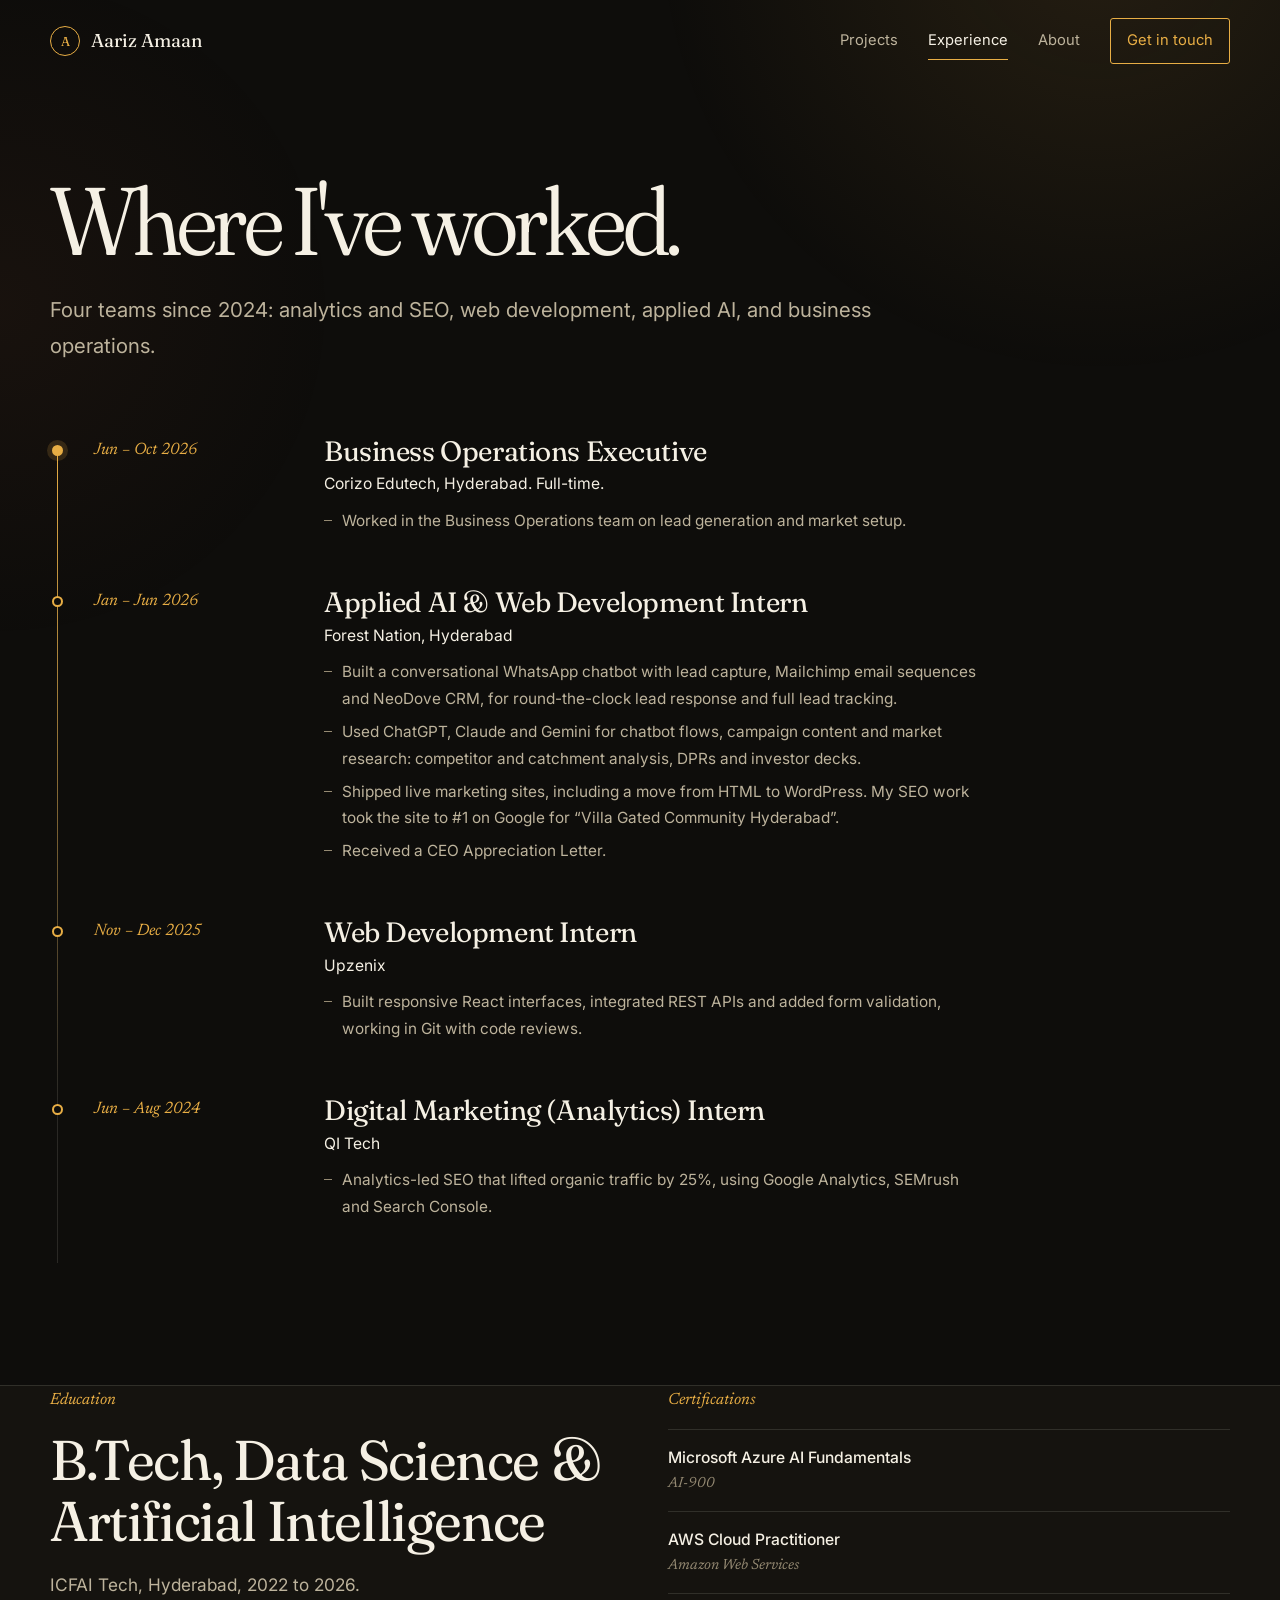
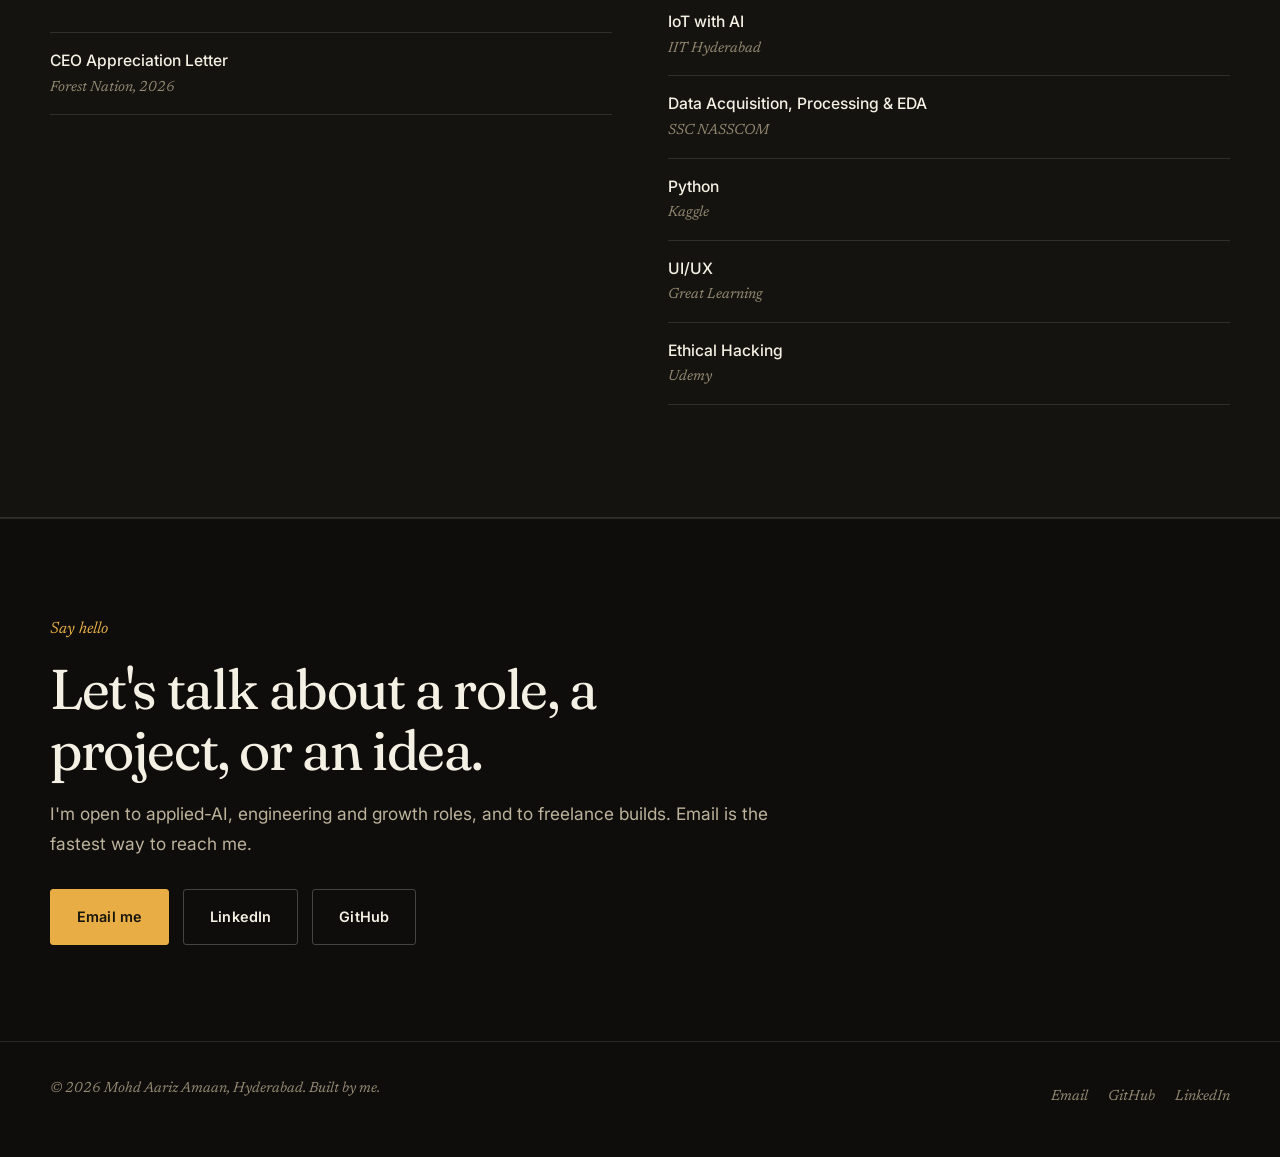
==== experience.html @ e82bfde0 "Split the portfolio into pages, add every public repo and three case studies - Home with the ship lo" ====
<!DOCTYPE html>
<html lang="en">
<head>
<meta charset="UTF-8">
<meta name="viewport" content="width=device-width, initial-scale=1.0">
<title>Experience — Mohd Aariz Amaan</title>
<meta name="description" content="Where Mohd Aariz Amaan has worked: Corizo Edutech, Forest Nation, Upzenix and QI Tech, plus education and certifications.">
<meta property="og:title" content="Experience — Mohd Aariz Amaan">
<meta property="og:description" content="Where Mohd Aariz Amaan has worked: Corizo Edutech, Forest Nation, Upzenix and QI Tech, plus education and certifications.">
<meta property="og:type" content="website">
<meta property="og:url" content="https://aariz-me.vercel.app/experience">
<link rel="canonical" href="https://aariz-me.vercel.app/experience">
<meta name="theme-color" content="#0E0D0B">
<link rel="icon" type="image/svg+xml" href="/favicon.svg">
<link rel="preconnect" href="https://fonts.googleapis.com">
<link rel="preconnect" href="https://fonts.gstatic.com" crossorigin>
<link href="https://fonts.googleapis.com/css2?family=Fraunces:ital,opsz,wght,SOFT@0,9..144,300..700,0..100;1,9..144,300..700,0..100&amp;family=Inter:wght@400;500;600&amp;family=Newsreader:ital,opsz@1,6..72&amp;display=swap" rel="stylesheet">
<link rel="stylesheet" href="/css/styles.css">
</head>
<body>
<a class="skip" href="#main">Skip to content</a>

<header class="hdr" id="hdr">
  <div class="wrap hdr-in">
    <a class="brand" href="/"><span class="mk" aria-hidden="true">A</span> Aariz Amaan</a>
    <nav class="nav" id="nav" aria-label="Main">
      <a href="/projects">Projects</a>
      <a href="/experience" aria-current="page">Experience</a>
      <a href="/about">About</a>
      <a class="nav-cta" href="/about#contact">Get in touch</a>
    </nav>
    <button class="burger" id="burger" aria-label="Menu" aria-expanded="false" aria-controls="nav"><span></span><span></span><span></span></button>
  </div>
</header>

<main id="main">
<section class="page-head">
  <div class="wrap">
    <h1>Where I've worked.</h1>
    <p class="lede">Four teams since 2024: analytics and SEO, web development, applied AI, and business operations.</p>
  </div>
</section>

<section class="sec" aria-label="Jobs" style="padding-top:0;">
  <div class="wrap">
    <ol class="tl">
      <li class="tl-item">
        <div class="when">Jun – Oct 2026</div>
        <div>
          <h3>Business Operations Executive</h3>
          <span class="org">Corizo Edutech, Hyderabad. Full-time.</span>
          <ul><li>Worked in the Business Operations team on lead generation and market setup.</li></ul>
        </div>
      </li>
      <li class="tl-item">
        <div class="when">Jan – Jun 2026</div>
        <div>
          <h3>Applied AI &amp; Web Development Intern</h3>
          <span class="org">Forest Nation, Hyderabad</span>
          <ul><li>Built a conversational WhatsApp chatbot with lead capture, Mailchimp email sequences and NeoDove CRM, for round-the-clock lead response and full lead tracking.</li><li>Used ChatGPT, Claude and Gemini for chatbot flows, campaign content and market research: competitor and catchment analysis, DPRs and investor decks.</li><li>Shipped live marketing sites, including a move from HTML to WordPress. My SEO work took the site to #1 on Google for “Villa Gated Community Hyderabad”.</li><li>Received a CEO Appreciation Letter.</li></ul>
        </div>
      </li>
      <li class="tl-item">
        <div class="when">Nov – Dec 2025</div>
        <div>
          <h3>Web Development Intern</h3>
          <span class="org">Upzenix</span>
          <ul><li>Built responsive React interfaces, integrated REST APIs and added form validation, working in Git with code reviews.</li></ul>
        </div>
      </li>
      <li class="tl-item">
        <div class="when">Jun – Aug 2024</div>
        <div>
          <h3>Digital Marketing (Analytics) Intern</h3>
          <span class="org">QI Tech</span>
          <ul><li>Analytics-led SEO that lifted organic traffic by 25%, using Google Analytics, SEMrush and Search Console.</li></ul>
        </div>
      </li>
    </ol>
  </div>
</section>

<section class="sec band" aria-label="Education and certifications">
  <div class="wrap cols">
    <div>
      <span class="note">Education</span>
      <h2 class="h2">B.Tech, Data Science &amp; Artificial Intelligence</h2>
      <p class="lede">ICFAI Tech, Hyderabad, 2022 to 2026.</p>
      <ul class="plain-list" style="margin-top:32px;">
        <li><b>CEO Appreciation Letter</b><span>Forest Nation, 2026</span></li>
      </ul>
    </div>
    <div>
      <span class="note">Certifications</span>
      <ul class="plain-list">
        <li><b>Microsoft Azure AI Fundamentals</b><span>AI-900</span></li>
        <li><b>AWS Cloud Practitioner</b><span>Amazon Web Services</span></li>
        <li><b>IoT with AI</b><span>IIT Hyderabad</span></li>
        <li><b>Data Acquisition, Processing &amp; EDA</b><span>SSC NASSCOM</span></li>
        <li><b>Python</b><span>Kaggle</span></li>
        <li><b>UI/UX</b><span>Great Learning</span></li>
        <li><b>Ethical Hacking</b><span>Udemy</span></li>
      </ul>
    </div>
  </div>
</section>

<section class="cta-band">
  <div class="wrap">
    <span class="note">Say hello</span>
    <h2 class="h2">Let's talk about a role, a project, or an idea.</h2>
    <p class="lede">I'm open to applied-AI, engineering and growth roles, and to freelance builds. Email is the fastest way to reach me.</p>
    <div class="contact-links">
      <a class="btn btn-fill" href="mailto:mdaarizamaan195@gmail.com">Email me</a>
      <a class="btn" href="https://linkedin.com/in/aariz-amaan" target="_blank" rel="noopener noreferrer">LinkedIn</a>
      <a class="btn" href="https://github.com/aarizbobbydeol" target="_blank" rel="noopener noreferrer">GitHub</a>
    </div>
  </div>
</section>
</main>

<footer class="ftr">
  <div class="wrap ftr-in">
    <span>&copy; <span id="yr">2026</span> Mohd Aariz Amaan, Hyderabad. Built by me.</span>
    <nav aria-label="Elsewhere">
      <a href="mailto:mdaarizamaan195@gmail.com">Email</a>
      <a href="https://github.com/aarizbobbydeol" target="_blank" rel="noopener noreferrer">GitHub</a>
      <a href="https://linkedin.com/in/aariz-amaan" target="_blank" rel="noopener noreferrer">LinkedIn</a>
    </nav>
  </div>
</footer>
<script src="/js/main.js" defer></script>
</body>
</html>
---- css/styles.css ----
/* ==========================================================
   MOHD AARIZ AMAAN — Portfolio
   Dark editorial · warm ink · amber signal
   Pages: home, projects, experience, about, work/* case studies
   ========================================================== */

:root {
  --bg: #0E0D0B;
  --bg-2: #15130F;
  --panel: #1B1813;
  --ink: #F5F0E4;
  --ink-2: #BDB39C;
  --ink-3: #958A73;      /* 5:1 on --bg, fine for small text */
  --line: rgba(245, 240, 228, .12);
  --line-2: rgba(245, 240, 228, .24);

  --amber: #E8AE45;      /* the signal */
  --amber-d: #C68A22;
  --rust: #C1633B;
  --sage: #9DB08A;       /* shipped / live */

  --disp: "Fraunces", Georgia, serif;
  --sans: "Inter", system-ui, -apple-system, sans-serif;
  --note: "Newsreader", Georgia, serif;

  --maxw: 1180px;
  --measure: 66ch;
  --ease: cubic-bezier(.2, .8, .2, 1);
}

*, *::before, *::after { box-sizing: border-box; margin: 0; padding: 0; }
html { scroll-behavior: smooth; -webkit-text-size-adjust: 100%; overflow-x: clip; scroll-padding-top: 96px; }

body {
  background: var(--bg);
  color: var(--ink-2);
  font-family: var(--sans);
  font-size: 16px;
  line-height: 1.75;
  -webkit-font-smoothing: antialiased;
  overflow-x: clip;
  max-width: 100%;
}
body::before {
  content: ""; position: fixed; inset: 0; z-index: 0; pointer-events: none;
  background:
    radial-gradient(720px circle at 86% -8%, rgba(232,174,69,.11), transparent 62%),
    radial-gradient(560px circle at 0% 34%, rgba(193,99,59,.06), transparent 60%);
}
header, main, footer { position: relative; z-index: 1; }

img, svg, canvas { max-width: 100%; display: block; }
a { color: inherit; text-decoration: none; }
ul, ol { list-style: none; }
h1, h2, h3, h4 { font-family: var(--disp); color: var(--ink); font-weight: 400; line-height: 1.1; letter-spacing: -.015em; font-variation-settings: "SOFT" 30; }
p { max-width: var(--measure); }
::selection { background: rgba(232,174,69,.3); color: #fff; }
:focus-visible { outline: 2px solid var(--amber); outline-offset: 3px; border-radius: 2px; }

.sr-only { position: absolute; width: 1px; height: 1px; padding: 0; margin: -1px; overflow: hidden; clip: rect(0 0 0 0); white-space: nowrap; border: 0; }
.skip { position: absolute; left: 16px; top: -60px; z-index: 100; background: var(--amber); color: #17140d; padding: 10px 16px; border-radius: 3px; font-weight: 600; }
.skip:focus { top: 12px; }

.wrap { width: min(var(--maxw), calc(100% - 64px)); margin-inline: auto; }
.sec { padding: 112px 0; }
.sec + .sec { padding-top: 0; }

/* section heading: a quiet note, then the line */
.note { display: block; font-family: var(--note); font-style: italic; font-size: 1.02rem; color: var(--amber); margin-bottom: 14px; }
.h2 { font-size: clamp(2.1rem, 4.8vw, 3.5rem); margin-bottom: 18px; letter-spacing: -.025em; }
.lede { font-size: 1.08rem; }
.big { font-size: clamp(1.45rem, 2.8vw, 2.1rem); font-family: var(--disp); color: var(--ink); line-height: 1.38; letter-spacing: -.01em; max-width: 30ch; }
.big + .big { margin-top: 28px; }
.big.quiet { color: var(--ink-2); max-width: 46ch; }

.btn {
  display: inline-flex; align-items: center; gap: 10px;
  padding: 14px 26px; border-radius: 3px; min-height: 48px;
  font-size: .9rem; font-weight: 600; letter-spacing: .01em;
  border: 1px solid var(--line-2); color: var(--ink);
  transition: transform .3s var(--ease), background .3s, color .3s, border-color .3s;
}
.btn svg { width: 16px; height: 16px; flex: none; }
.btn:hover { transform: translateY(-2px); border-color: var(--amber); color: var(--amber); }
.btn-fill { background: var(--amber); border-color: var(--amber); color: #17140d; }
.btn-fill:hover { background: var(--ink); border-color: var(--ink); color: #17140d; }

/* ---------- header ---------- */
.hdr { position: fixed; inset: 0 0 auto; z-index: 60; border-bottom: 1px solid transparent; transition: background .35s, border-color .35s; view-transition-name: site-header; }
.hdr.stuck { background: rgba(14,13,11,.84); backdrop-filter: blur(12px); -webkit-backdrop-filter: blur(12px); border-bottom-color: var(--line); }
.hdr-in { display: flex; align-items: center; justify-content: space-between; gap: 24px; padding: 18px 0; }
.brand { display: inline-flex; align-items: center; gap: 11px; font-family: var(--disp); font-size: 1.16rem; color: var(--ink); min-height: 44px; }
.brand .mk { width: 30px; height: 30px; border-radius: 50%; border: 1px solid var(--amber); color: var(--amber); display: grid; place-items: center; font-size: .8rem; flex: none; }
.nav { display: flex; align-items: center; gap: 30px; }
.nav a { font-size: .92rem; color: var(--ink-2); position: relative; transition: color .25s; padding-block: 10px; }
.nav a::after { content: ""; position: absolute; left: 0; bottom: 4px; width: 100%; height: 1px; background: var(--amber); transform: scaleX(0); transform-origin: right; transition: transform .3s var(--ease); }
.nav a:hover, .nav a[aria-current="page"] { color: var(--ink); }
.nav a:hover::after, .nav a[aria-current="page"]::after { transform: scaleX(1); transform-origin: left; }
.nav a.nav-cta { padding: 9px 16px; border: 1px solid var(--amber); border-radius: 3px; color: var(--amber); }
.nav a.nav-cta::after { display: none; }
.nav a.nav-cta:hover { background: var(--amber); color: #17140d; }
.burger { display: none; background: none; border: 0; cursor: pointer; width: 44px; height: 44px; align-items: center; justify-content: center; flex-direction: column; gap: 6px; z-index: 70; }
.burger span { display: block; width: 24px; height: 2px; background: var(--ink); border-radius: 2px; transition: transform .3s, opacity .3s; }
body.nav-open .burger span:nth-child(1) { transform: translateY(8px) rotate(45deg); }
body.nav-open .burger span:nth-child(2) { opacity: 0; }
body.nav-open .burger span:nth-child(3) { transform: translateY(-8px) rotate(-45deg); }

/* ---------- home hero + ship log ---------- */
.hero { padding: 176px 0 0; }
.hi { font-family: var(--note); font-style: italic; font-size: 1.2rem; color: var(--amber); margin-bottom: 14px; }
.hero h1 { font-size: clamp(3.2rem, 10.5vw, 8.4rem); letter-spacing: -.045em; line-height: .96; margin-bottom: 30px; font-weight: 350; font-variation-settings: "SOFT" 60, "opsz" 144; }
.hero-lede { font-size: clamp(1.15rem, 2vw, 1.45rem); font-family: var(--disp); color: var(--ink); max-width: 38ch; line-height: 1.42; margin-bottom: 34px; }
.hero-cta { display: flex; gap: 14px; flex-wrap: wrap; }

.shiplog { position: relative; margin-top: 64px; border-top: 1px solid var(--line); border-bottom: 1px solid var(--line); }
.shiplog canvas { width: 100%; height: 240px; cursor: crosshair; touch-action: pan-y; }
.shiplog-read { display: flex; justify-content: space-between; align-items: baseline; gap: 20px; padding: 14px 0 18px; min-height: 64px; }
.shiplog-read .what { font-family: var(--disp); color: var(--ink); font-size: 1.12rem; line-height: 1.4; }
.shiplog-read .what i { font-family: var(--note); color: var(--amber); font-size: 1rem; margin-right: 10px; }
.shiplog-read .how { font-family: var(--note); font-style: italic; color: var(--ink-3); font-size: .95rem; white-space: nowrap; }

/* ---------- page heads (inner pages) ---------- */
.page-head { padding: 172px 0 64px; }
.page-head h1 { font-size: clamp(2.8rem, 7.6vw, 6rem); letter-spacing: -.04em; line-height: 1; margin-bottom: 24px; font-weight: 350; font-variation-settings: "SOFT" 60, "opsz" 144; max-width: 16ch; }
.page-head .lede { font-size: clamp(1.08rem, 1.7vw, 1.28rem); }
.crumb { font-family: var(--note); font-style: italic; color: var(--ink-3); margin-bottom: 18px; display: block; }
.crumb a { color: var(--amber); }
.crumb a:hover { text-decoration: underline; text-underline-offset: 3px; }

/* ---------- featured work (home) ---------- */
.feat { border-top: 1px solid var(--line-2); }
.feat-row { display: grid; grid-template-columns: 1fr auto; gap: 18px 48px; align-items: end; padding: 34px 6px; border-bottom: 1px solid var(--line); transition: background .35s, padding .35s var(--ease); }
.feat-row:hover { background: rgba(232,174,69,.045); padding-inline: 18px; }
.feat-row h3 { font-size: clamp(1.7rem, 3.6vw, 2.6rem); letter-spacing: -.03em; margin-bottom: 8px; }
.feat-row p { font-size: .98rem; }
.feat-row .stack { font-size: .84rem; color: var(--ink-3); margin-top: 10px; }
.feat-row .fig { text-align: right; }
.feat-row .fig b { display: block; font-family: var(--disp); font-weight: 400; color: var(--amber); font-size: clamp(1.9rem, 3.6vw, 2.8rem); letter-spacing: -.03em; line-height: 1; }
.feat-row .fig span { font-family: var(--note); font-style: italic; color: var(--ink-3); font-size: .92rem; }
.more-link { display: inline-flex; align-items: center; gap: 8px; margin-top: 28px; color: var(--amber); font-weight: 600; font-size: .95rem; padding-block: 10px; }
.more-link svg { width: 16px; height: 16px; transition: transform .3s var(--ease); }
.more-link:hover svg { transform: translateX(4px); }

/* ---------- three lanes ---------- */
.lanes { display: grid; grid-template-columns: repeat(3, 1fr); gap: 40px; margin-top: 48px; }
.lane { border-top: 1px solid var(--amber); padding-top: 22px; }
.lane h3 { font-size: 1.5rem; margin-bottom: 10px; }
.lane p { font-size: .95rem; }

/* ---------- now ---------- */
.now-list { margin-top: 40px; }
.now-item { display: grid; grid-template-columns: auto 1fr; gap: 20px; padding: 22px 0; border-top: 1px solid var(--line); align-items: start; }
.now-item:last-child { border-bottom: 1px solid var(--line); }
.now-item .dot { width: 9px; height: 9px; border-radius: 50%; background: var(--sage); margin-top: 11px; flex: none; box-shadow: 0 0 0 4px rgba(157,176,138,.16); }
.now-item h3 { font-size: 1.2rem; margin-bottom: 4px; }
.now-item p { font-size: .95rem; }

/* ---------- call to action band ---------- */
.cta-band { border-top: 1px solid var(--line); padding: 96px 0; }
.cta-band .h2 { max-width: 18ch; }
.cta-band .contact-links { margin-top: 30px; }
.contact-links { display: flex; gap: 14px; flex-wrap: wrap; }

/* ---------- projects index ---------- */
.filters { display: flex; flex-wrap: wrap; gap: 10px; margin-bottom: 30px; }
.filters button {
  font: inherit; font-size: .9rem; color: var(--ink-2); background: transparent; cursor: pointer;
  border: 1px solid var(--line-2); border-radius: 999px; padding: 9px 18px; min-height: 44px;
  transition: color .25s, border-color .25s, background .25s;
}
.filters button:hover { color: var(--ink); border-color: var(--ink-3); }
.filters button[aria-pressed="true"] { background: var(--amber); border-color: var(--amber); color: #17140d; font-weight: 600; }
.filters button .n { font-family: var(--note); font-style: italic; margin-left: 6px; opacity: .8; }

.proj-list { border-top: 1px solid var(--line-2); }
.proj { display: grid; grid-template-columns: minmax(0, 1.1fr) minmax(0, 1.4fr) auto; gap: 8px 36px; align-items: baseline; padding: 26px 6px; border-bottom: 1px solid var(--line); transition: background .3s, padding .3s var(--ease); }
.proj[hidden] { display: none; }
.proj:hover { background: rgba(232,174,69,.04); padding-inline: 14px; }
.proj h3 { font-size: clamp(1.35rem, 2.4vw, 1.75rem); letter-spacing: -.02em; }
.proj h3 small { display: block; font-family: var(--note); font-style: italic; font-size: .92rem; color: var(--ink-3); letter-spacing: 0; margin-top: 6px; }
.proj .desc { font-size: .96rem; }
.proj .stack { font-size: .82rem; color: var(--ink-3); margin-top: 8px; }
.links { display: flex; gap: 18px; align-items: center; flex-wrap: wrap; justify-content: flex-end; }
.links a { display: inline-flex; align-items: center; gap: 6px; font-size: .86rem; font-weight: 600; color: var(--ink-2); padding-block: 11px; transition: color .25s; }
.links a:hover { color: var(--amber); }
.links a.live { color: var(--sage); }
.links a.case { color: var(--amber); }
.links svg { width: 14px; height: 14px; transition: transform .3s var(--ease); }
.links a:hover svg { transform: translate(2px, -2px); }
.wake { font-family: var(--note); font-style: italic; color: var(--ink-3); font-size: .84rem; }

/* screenshot that follows the cursor over a project with a live site */
.peek { position: fixed; left: 0; top: 0; z-index: 50; width: 340px; aspect-ratio: 8 / 5; pointer-events: none; border-radius: 6px; overflow: hidden; border: 1px solid var(--line-2); box-shadow: 0 24px 60px rgba(0,0,0,.55); opacity: 0; transform: translate3d(-999px, -999px, 0); scale: .94; transition: opacity .25s, scale .25s var(--ease); background: var(--panel); }
.peek.on { opacity: 1; scale: 1; }
.peek img { width: 100%; height: 100%; object-fit: cover; object-position: top; }

.other { margin-top: 88px; }
.other .proj { grid-template-columns: minmax(0, 1.1fr) minmax(0, 1.4fr) auto; }

/* ---------- experience timeline ---------- */
.tl { position: relative; margin-top: 8px; }
.tl::before { content: ""; position: absolute; left: 7px; top: 10px; bottom: 10px; width: 1px; background: linear-gradient(var(--amber), var(--line) 80%); }
.tl-item { position: relative; display: grid; grid-template-columns: 190px 1fr; gap: 10px 40px; padding: 0 0 52px 44px; }
.tl-item::before { content: ""; position: absolute; left: 2px; top: 9px; width: 11px; height: 11px; border-radius: 50%; background: var(--bg); border: 2px solid var(--amber); }
.tl-item:first-child::before { background: var(--amber); box-shadow: 0 0 0 5px rgba(232,174,69,.16); }
.tl-item .when { font-family: var(--note); font-style: italic; color: var(--amber); font-size: 1.04rem; }
.tl-item h3 { font-size: clamp(1.35rem, 2.4vw, 1.75rem); margin-bottom: 4px; }
.tl-item .org { color: var(--ink); font-size: .98rem; margin-bottom: 10px; display: block; }
.tl-item ul { display: grid; gap: 6px; }
.tl-item li { position: relative; padding-left: 18px; font-size: .96rem; max-width: var(--measure); }
.tl-item li::before { content: ""; position: absolute; left: 0; top: .78em; width: 8px; height: 1px; background: var(--ink-3); }

.cols { display: grid; grid-template-columns: 1fr 1fr; gap: 56px; }
.plain-list li { padding: 14px 0; border-top: 1px solid var(--line); font-size: .98rem; }
.plain-list li:last-child { border-bottom: 1px solid var(--line); }
.plain-list li b { color: var(--ink); font-weight: 500; }
.plain-list li span { display: block; font-family: var(--note); font-style: italic; color: var(--ink-3); font-size: .92rem; }

/* ---------- about ---------- */
.int-grid { display: grid; grid-template-columns: 1fr 1fr; gap: 44px 64px; margin-top: 44px; }
.int h3 { font-size: 1.3rem; margin-bottom: 8px; }
.int p { font-size: .96rem; }
.goal-row { display: grid; grid-template-columns: 150px 1fr; gap: 30px; padding: 30px 0; border-top: 1px solid var(--line); }
.goal-row .when { font-family: var(--note); font-style: italic; color: var(--amber); font-size: 1.04rem; padding-top: 3px; }
.goal-row h3 { font-size: 1.32rem; margin-bottom: 6px; }
.goal-row p { font-size: .96rem; }
.band { background: var(--bg-2); border-block: 1px solid var(--line); }

/* ---------- case studies ---------- */
.cs-meta { display: grid; grid-template-columns: repeat(4, minmax(0, 1fr)); gap: 24px; padding: 26px 0; border-block: 1px solid var(--line); margin-top: 40px; }
.cs-meta dt { font-family: var(--note); font-style: italic; color: var(--ink-3); font-size: .92rem; }
.cs-meta dd { color: var(--ink); font-size: .96rem; margin-top: 4px; }
.cs-meta dd a { color: var(--amber); display: inline-block; padding-block: 6px; }
.cs-meta dd a:hover { text-decoration: underline; text-underline-offset: 3px; }
.cs-figure { margin-top: 56px; border-radius: 8px; overflow: hidden; border: 1px solid var(--line-2); background: var(--panel); }
.cs-figure img { width: 100%; height: auto; }
.cs-figure.light { background: #fff; padding: 18px; }
.cs-caption { font-family: var(--note); font-style: italic; color: var(--ink-3); font-size: .92rem; margin-top: 12px; }
.cs-body { display: grid; grid-template-columns: 220px minmax(0, 1fr); gap: 24px 64px; padding: 64px 0; border-top: 1px solid var(--line); }
.cs-body:first-of-type { border-top: 0; }
.cs-body h2 { font-size: clamp(1.6rem, 2.8vw, 2.1rem); letter-spacing: -.02em; }
.cs-body p + p { margin-top: 16px; }
.steps { counter-reset: step; display: grid; gap: 4px; }
.steps li { counter-increment: step; display: grid; grid-template-columns: 44px 1fr; gap: 16px; padding: 18px 0; border-top: 1px solid var(--line); }
.steps li:first-child { border-top: 0; padding-top: 0; }
.steps li::before { content: counter(step); font-family: var(--disp); color: var(--amber); font-size: 1.6rem; line-height: 1; }
.steps b { display: block; color: var(--ink); font-weight: 500; margin-bottom: 2px; }
.nums { display: grid; grid-template-columns: repeat(auto-fill, minmax(180px, 1fr)); gap: 28px 32px; }
.nums div { border-top: 1px solid var(--amber); padding-top: 14px; }
.nums b { display: block; font-family: var(--disp); font-weight: 400; color: var(--ink); font-size: clamp(1.9rem, 3.4vw, 2.6rem); letter-spacing: -.03em; line-height: 1.05; }
.nums span { font-size: .9rem; display: block; margin-top: 6px; }
.source { font-family: var(--note); font-style: italic; color: var(--ink-3); font-size: .92rem; margin-top: 22px; }
.dec li { padding: 14px 0 14px 22px; border-top: 1px solid var(--line); position: relative; max-width: var(--measure); }
.dec li:first-child { border-top: 0; padding-top: 0; }
.dec li::before { content: ""; position: absolute; left: 0; top: 1.5em; width: 10px; height: 1px; background: var(--amber); }
.dec li:first-child::before { top: .82em; }
.next-cs { display: flex; justify-content: space-between; gap: 24px; flex-wrap: wrap; padding: 40px 0 0; border-top: 1px solid var(--line-2); }
.next-cs a { display: block; padding-block: 8px; }
.next-cs small { display: block; font-family: var(--note); font-style: italic; color: var(--ink-3); font-size: .95rem; }
.next-cs strong { font-family: var(--disp); font-weight: 400; color: var(--ink); font-size: clamp(1.4rem, 2.6vw, 2rem); transition: color .25s; }
.next-cs a:hover strong { color: var(--amber); }

/* ---------- footer ---------- */
.ftr { padding: 34px 0 40px; border-top: 1px solid var(--line); }
.ftr-in { display: flex; justify-content: space-between; gap: 18px; flex-wrap: wrap; font-family: var(--note); font-style: italic; font-size: .92rem; color: var(--ink-3); }
.ftr-in nav { display: flex; gap: 20px; flex-wrap: wrap; }
.ftr-in a { padding-block: 8px; }
.ftr-in a:hover { color: var(--amber); }

/* ---------- reveal (used sparingly) ---------- */
.rv { opacity: 0; transform: translateY(18px); transition: opacity .8s var(--ease), transform .8s var(--ease); }
.rv.in { opacity: 1; transform: none; }

/* ---------- page-to-page transitions ---------- */
@view-transition { navigation: auto; }
::view-transition-old(root) { animation: vt-out .2s ease both; }
::view-transition-new(root) { animation: vt-in .38s var(--ease) both; }
@keyframes vt-out { to { opacity: 0; transform: translateY(-8px); } }
@keyframes vt-in { from { opacity: 0; transform: translateY(14px); } }

@media (prefers-reduced-motion: reduce) {
  html { scroll-behavior: auto; }
  .rv { opacity: 1; transform: none; transition: none; }
  * { transition-duration: .01ms !important; animation-duration: .01ms !important; }
  ::view-transition-old(root), ::view-transition-new(root) { animation: none; }
  .peek { display: none; }
}
@media (hover: none), (pointer: coarse) { .peek { display: none; } }

/* ---------- smaller screens ---------- */
@media (max-width: 980px) {
  .proj, .other .proj { grid-template-columns: 1fr; gap: 6px; }
  .links { justify-content: flex-start; }
  .cs-body { grid-template-columns: 1fr; gap: 18px; }
  .cs-meta { grid-template-columns: 1fr 1fr; }
}
@media (max-width: 900px) {
  .sec { padding: 84px 0; }
  .lanes, .int-grid, .cols { grid-template-columns: 1fr; gap: 32px; }
  .goal-row { grid-template-columns: 1fr; gap: 8px; }
  .tl-item { grid-template-columns: 1fr; gap: 4px; padding-left: 38px; }
  .feat-row { grid-template-columns: 1fr; }
  .feat-row .fig { text-align: left; }
  body.nav-open .hdr { backdrop-filter: none; -webkit-backdrop-filter: none; }
  body.nav-open { overflow: hidden; }
  .nav {
    position: fixed; inset: 0; width: 100%; max-width: 100vw;
    height: 100vh; height: 100dvh; background: var(--bg);
    flex-direction: column; justify-content: center; align-items: center; gap: 6px;
    transform: translateY(-101%); transition: transform .45s cubic-bezier(.7,0,.25,1);
    visibility: hidden;
  }
  .nav a { font-family: var(--disp); font-size: 1.9rem; min-height: 56px; display: flex; align-items: center; }
  .nav a::after { display: none; }
  .nav a.nav-cta { font-family: var(--sans); font-size: 1rem; margin-top: 18px; }
  body.nav-open .nav { transform: none; visibility: visible; }
  .burger { display: flex; }
}
@media (max-width: 560px) {
  .wrap { width: calc(100% - 32px); }
  .sec { padding: 64px 0; }
  .hero { padding-top: 136px; }
  .page-head { padding: 132px 0 44px; }
  .shiplog canvas { height: 190px; }
  .shiplog-read { flex-direction: column; gap: 4px; }
  .shiplog-read .how { white-space: normal; }
  .hero-cta .btn, .contact-links .btn { width: 100%; justify-content: center; }
  .cs-meta { grid-template-columns: 1fr; gap: 16px; }
  .cta-band { padding: 72px 0; }
}

/* small fixes for generated pages */
.shiplog-read .what b { font-weight: 400; }
figure { margin: 0; }
.feat-row { color: inherit; }
.feat-row:focus-visible { outline-offset: -2px; }
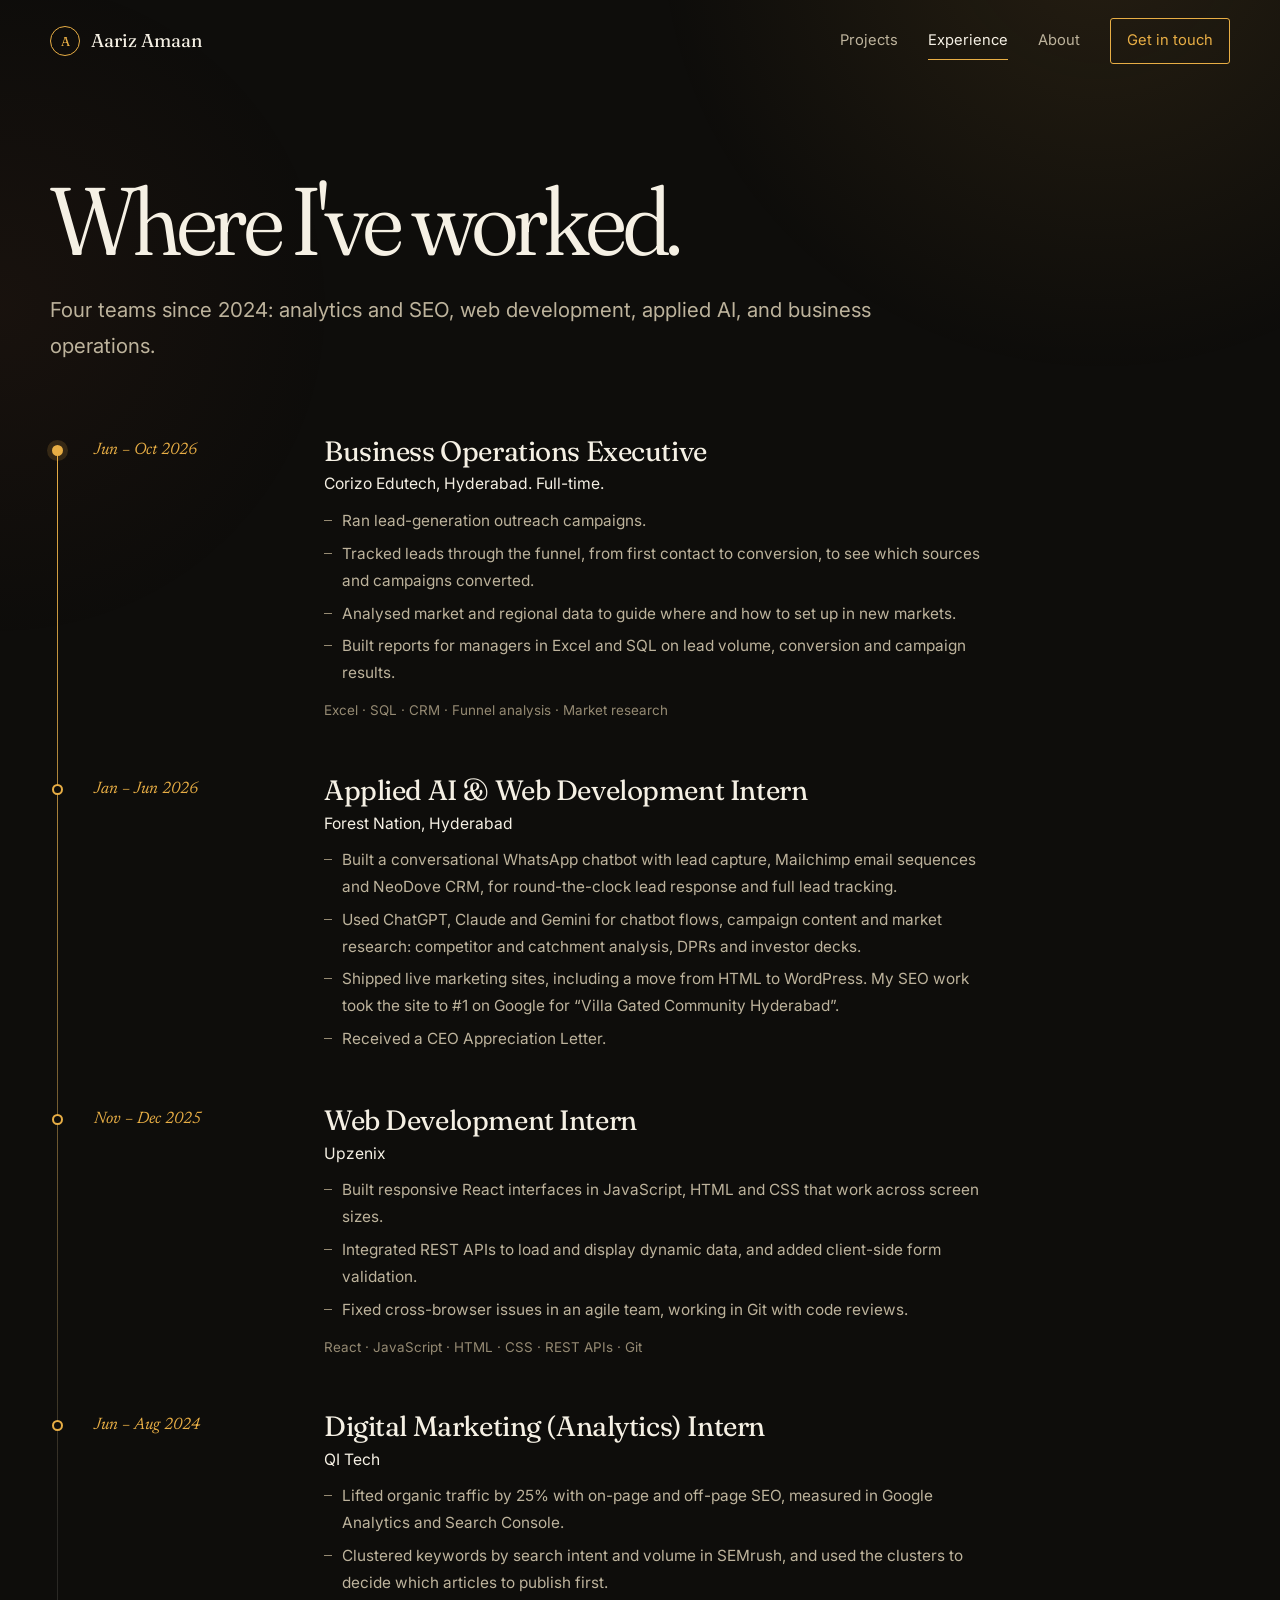
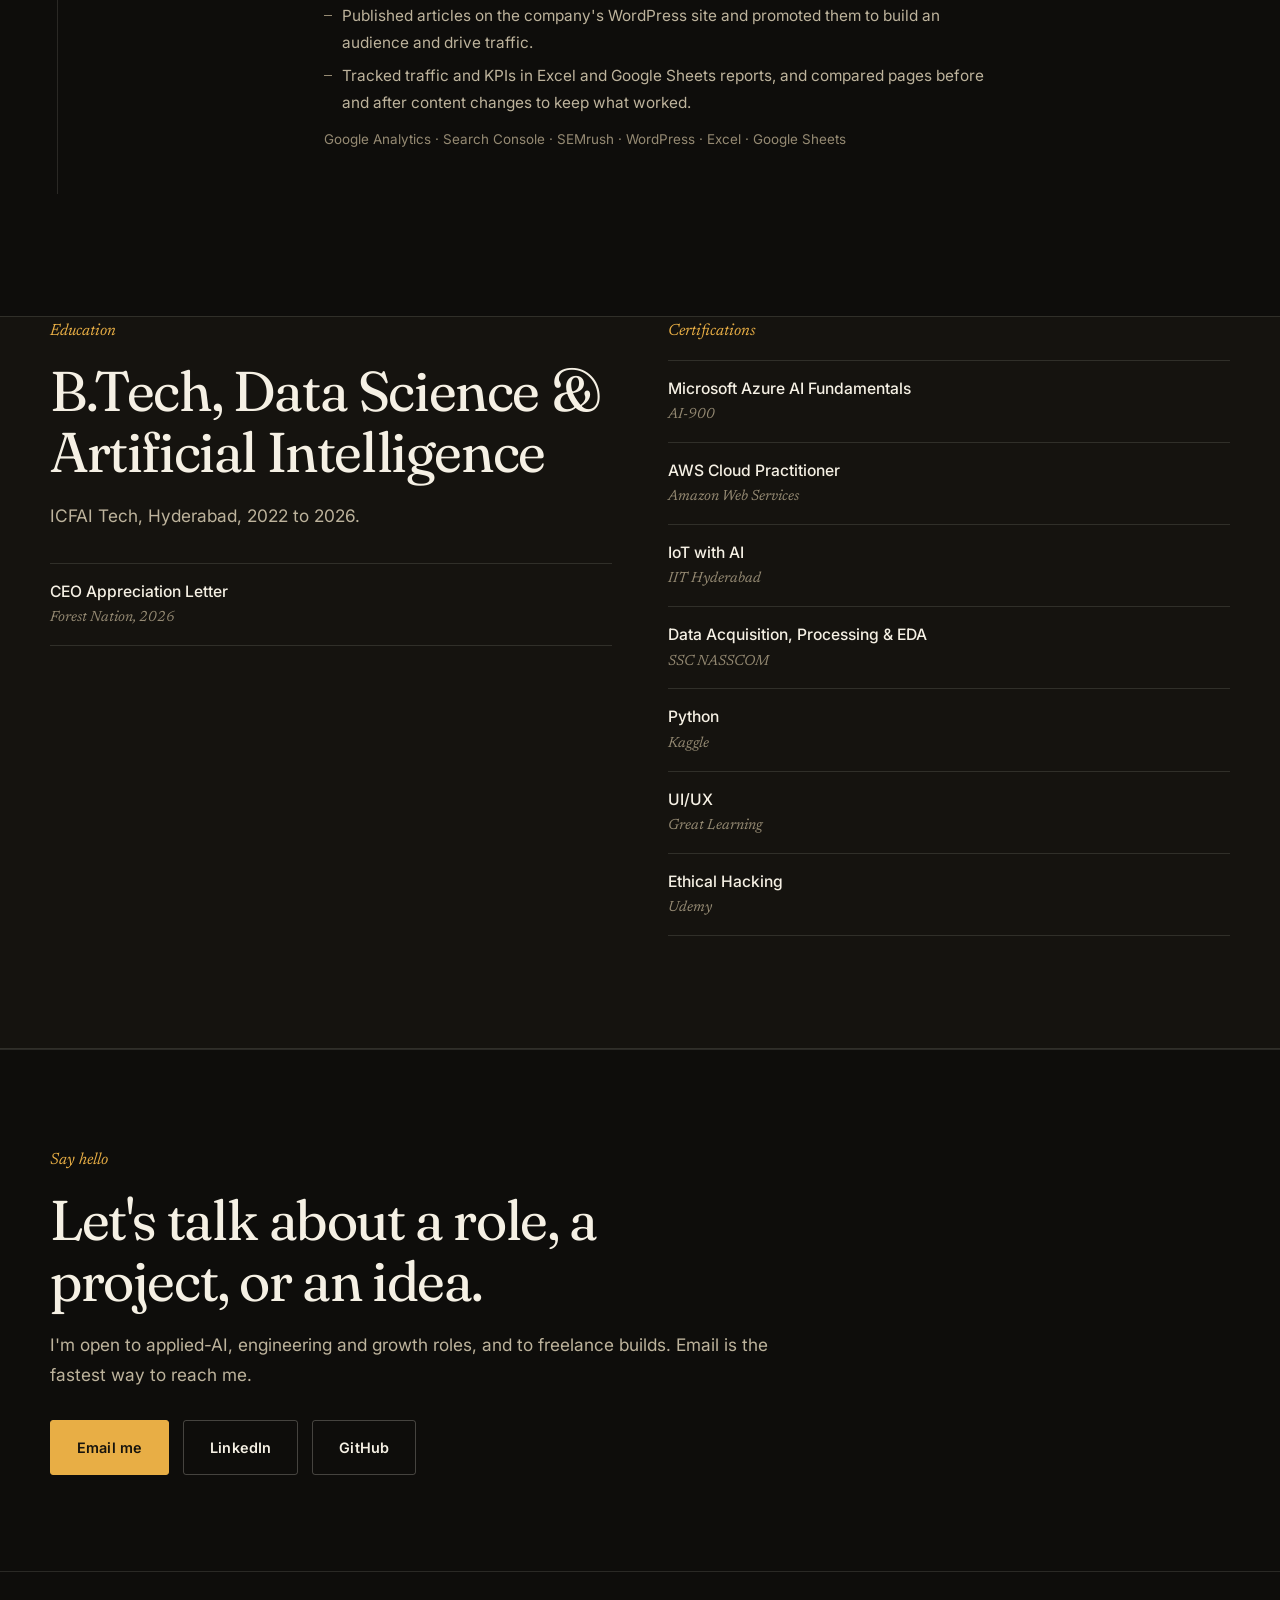
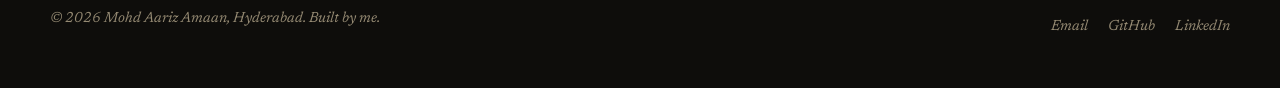
==== commit f335cb85: "Expand the Corizo, Upzenix and QI Tech experience entries Add fuller bullets and a tools line for ea" ====
--- a/experience.html
+++ b/experience.html
@@ -49,7 +49,8 @@
         <div>
           <h3>Business Operations Executive</h3>
           <span class="org">Corizo Edutech, Hyderabad. Full-time.</span>
-          <ul><li>Worked in the Business Operations team on lead generation and market setup.</li></ul>
+          <ul><li>Ran lead-generation outreach campaigns.</li><li>Tracked leads through the funnel, from first contact to conversion, to see which sources and campaigns converted.</li><li>Analysed market and regional data to guide where and how to set up in new markets.</li><li>Built reports for managers in Excel and SQL on lead volume, conversion and campaign results.</li></ul>
+          <p class="tools-used">Excel · SQL · CRM · Funnel analysis · Market research</p>
         </div>
       </li>
       <li class="tl-item">
@@ -65,7 +66,8 @@
         <div>
           <h3>Web Development Intern</h3>
           <span class="org">Upzenix</span>
-          <ul><li>Built responsive React interfaces, integrated REST APIs and added form validation, working in Git with code reviews.</li></ul>
+          <ul><li>Built responsive React interfaces in JavaScript, HTML and CSS that work across screen sizes.</li><li>Integrated REST APIs to load and display dynamic data, and added client-side form validation.</li><li>Fixed cross-browser issues in an agile team, working in Git with code reviews.</li></ul>
+          <p class="tools-used">React · JavaScript · HTML · CSS · REST APIs · Git</p>
         </div>
       </li>
       <li class="tl-item">
@@ -73,7 +75,8 @@
         <div>
           <h3>Digital Marketing (Analytics) Intern</h3>
           <span class="org">QI Tech</span>
-          <ul><li>Analytics-led SEO that lifted organic traffic by 25%, using Google Analytics, SEMrush and Search Console.</li></ul>
+          <ul><li>Lifted organic traffic by 25% with on-page and off-page SEO, measured in Google Analytics and Search Console.</li><li>Clustered keywords by search intent and volume in SEMrush, and used the clusters to decide which articles to publish first.</li><li>Published articles on the company's WordPress site and promoted them to build an audience and drive traffic.</li><li>Tracked traffic and KPIs in Excel and Google Sheets reports, and compared pages before and after content changes to keep what worked.</li></ul>
+          <p class="tools-used">Google Analytics · Search Console · SEMrush · WordPress · Excel · Google Sheets</p>
         </div>
       </li>
     </ol>
--- a/css/styles.css
+++ b/css/styles.css
@@ -334,3 +334,6 @@
 figure { margin: 0; }
 .feat-row { color: inherit; }
 .feat-row:focus-visible { outline-offset: -2px; }
+
+/* tools and languages used in a role */
+.tl-item .tools-used { margin-top: 12px; font-size: .84rem; color: var(--ink-3); }
